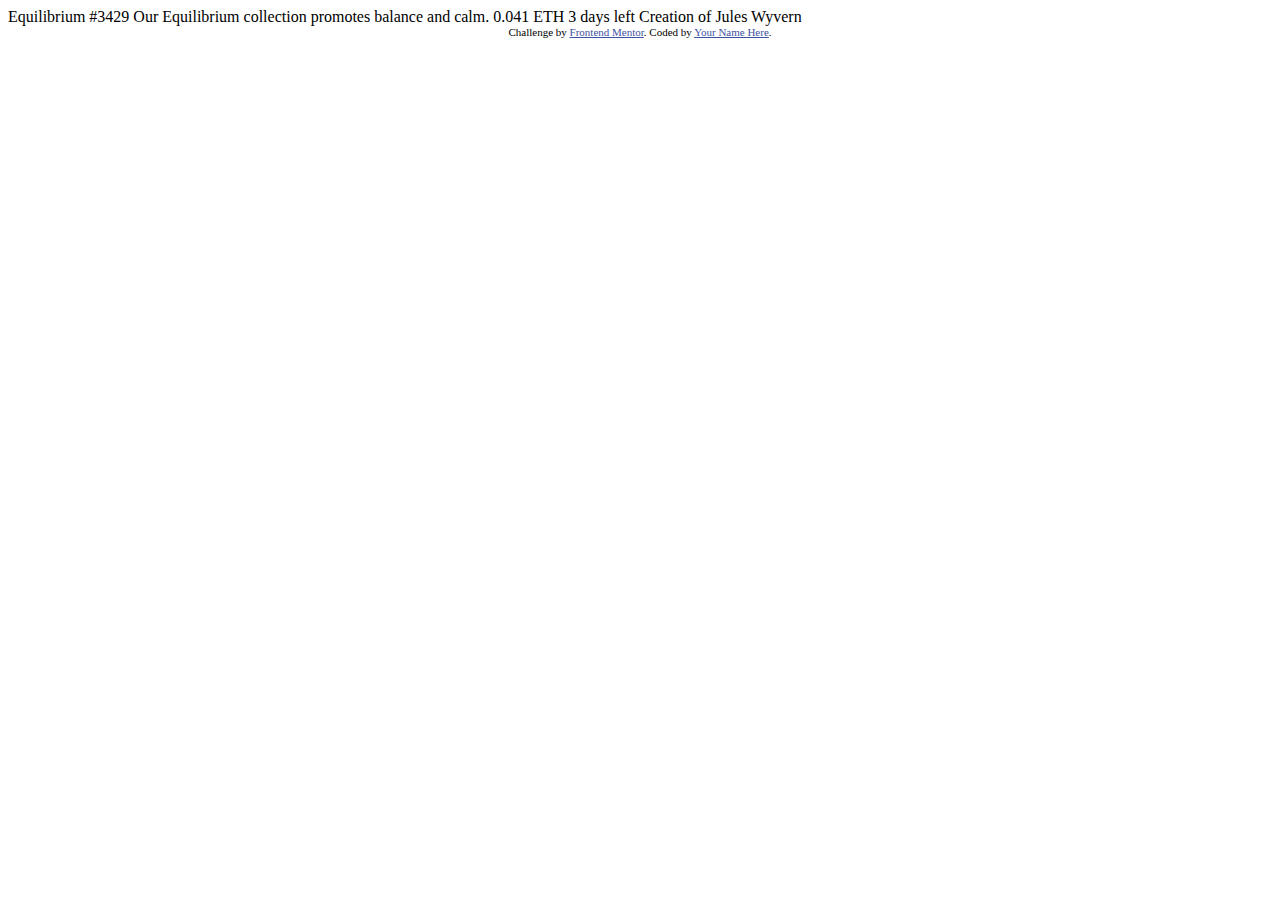
==== nft-preview-card-component/index.html @ 9f9963d4 "started challenge: nft-preview-card-component" ====
<!DOCTYPE html>
<html lang="en">
<head>
  <meta charset="UTF-8">
  <meta name="viewport" content="width=device-width, initial-scale=1.0"> <!-- displays site properly based on user's device -->

  <link rel="icon" type="image/png" sizes="32x32" href="./images/favicon-32x32.png">
  
  <title>Frontend Mentor | NFT preview card component</title>

  <!-- Feel free to remove these styles or customise in your own stylesheet 👍 -->
  <style>
    .attribution { font-size: 11px; text-align: center; }
    .attribution a { color: hsl(228, 45%, 44%); }
  </style>
</head>
<body>

  Equilibrium #3429

  Our Equilibrium collection promotes balance and calm.

  0.041 ETH
  3 days left
  
  Creation of Jules Wyvern

  <div class="attribution">
    Challenge by <a href="https://www.frontendmentor.io?ref=challenge" target="_blank">Frontend Mentor</a>. 
    Coded by <a href="#">Your Name Here</a>.
  </div>
</body>
</html>
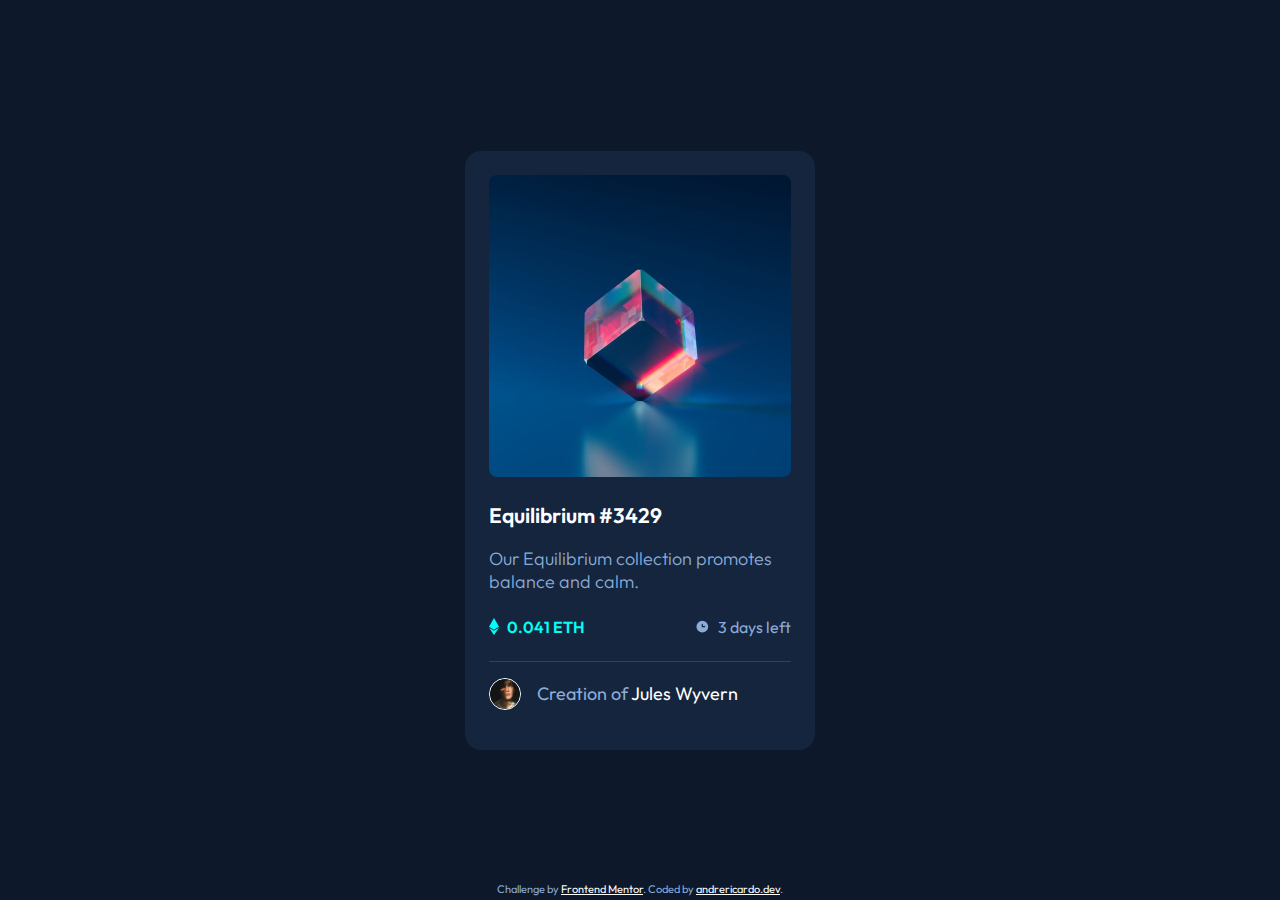
==== commit c5f2609f: "Challenge completion: nft-preview-card-component" ====
--- a/nft-preview-card-component/index.html
+++ b/nft-preview-card-component/index.html
@@ -1,33 +1,82 @@
 <!DOCTYPE html>
 <html lang="en">
-<head>
-  <meta charset="UTF-8">
-  <meta name="viewport" content="width=device-width, initial-scale=1.0"> <!-- displays site properly based on user's device -->
+  <head>
+    <meta charset="UTF-8" />
+    <meta name="viewport" content="width=device-width, initial-scale=1.0" />
+    <!-- displays site properly based on user's device -->
 
-  <link rel="icon" type="image/png" sizes="32x32" href="./images/favicon-32x32.png">
-  
-  <title>Frontend Mentor | NFT preview card component</title>
+    <link
+      rel="icon"
+      type="image/png"
+      sizes="32x32"
+      href="./images/favicon-32x32.png"
+    />
 
-  <!-- Feel free to remove these styles or customise in your own stylesheet 👍 -->
-  <style>
-    .attribution { font-size: 11px; text-align: center; }
-    .attribution a { color: hsl(228, 45%, 44%); }
-  </style>
-</head>
-<body>
+    <!-- style -->
+    <link rel="stylesheet" href="style.css" />
 
-  Equilibrium #3429
+    <!-- font -->
+    <link rel="preconnect" href="https://fonts.googleapis.com" />
+    <link rel="preconnect" href="https://fonts.gstatic.com" crossorigin />
+    <link
+      href="https://fonts.googleapis.com/css2?family=Outfit:wght@300;400;600&display=swap"
+      rel="stylesheet"
+    />
 
-  Our Equilibrium collection promotes balance and calm.
+    <title>Frontend Mentor | NFT preview card component</title>
 
-  0.041 ETH
-  3 days left
-  
-  Creation of Jules Wyvern
+  </head>
+  <body>
+    <main>
+      <section class="card">
+        <div class="card__image">
+          <img
+            class="card__image__eth"
+            src="./images/image-equilibrium.jpg"
+            alt="Image of cube balanced on one end"
+          />
 
-  <div class="attribution">
-    Challenge by <a href="https://www.frontendmentor.io?ref=challenge" target="_blank">Frontend Mentor</a>. 
-    Coded by <a href="#">Your Name Here</a>.
-  </div>
-</body>
-</html>+          <div class="card__image__icon">
+            <img src="./images/icon-view.svg" alt="Icon eye" />
+          </div>
+        </div>
+
+        <h1 class="card__title">Equilibrium #3429</h1>
+        <p class="card__description">
+          Our Equilibrium collection promotes balance and calm.
+        </p>
+
+        <div class="card__info">
+          <div class="card__info__eth">
+            <img src="./images/icon-ethereum.svg" alt="Icon Ethereum" />
+            <p>0.041 ETH</p>
+          </div>
+
+          <div class="card__info__days">
+            <img src="./images/icon-clock.svg" alt="Icon Ethereum" />
+            <p>3 days left</p>
+          </div>
+        </div>
+
+        <div class="card__creator">
+          <img src="./images/image-avatar.png" alt="Creator photo" />
+          <p>Creation of <span>Jules Wyvern</span></p>
+        </div>
+      </section>
+
+
+      <footer class="attribution">
+        Challenge by
+        <a href="https://www.frontendmentor.io?ref=challenge" target="_blank"
+          >Frontend Mentor</a
+        >. Coded by
+        <a
+          href="https://www.frontendmentor.io/profile/andrericardoweb"
+          target="_blank"
+          >andrericardo.dev</a
+        >.
+      </footer>
+    </main>
+    
+  </body>
+</html>
--- a/nft-preview-card-component/style.css
+++ b/nft-preview-card-component/style.css
@@ -0,0 +1,220 @@
+:root {
+  /* colors */
+  --soft-blue: hsl(215, 51%, 70%);
+  --cyan: hsl(178, 100%, 50%);
+  --cyan-opacity: rgba(0, 255, 247, 0.3);
+  --very-dark-blue-main: hsl(217, 54%, 11%);
+  --very-dark-blue-card: hsl(216, 50%, 16%);
+  --very-dark-blue-line: hsl(215, 32%, 27%);
+  --white: hsl(0, 0%, 100%);
+}
+
+* {
+  -webkit-box-sizing: border-box;
+          box-sizing: border-box;
+  padding: 0;
+  margin: 0;
+}
+
+body {
+  background: var(--very-dark-blue-main);
+  font-family: 'Outfit', sans-serif;
+  font-size: 18px;
+}
+
+img {
+  max-width: 100%;
+  height: auto;
+}
+
+main {
+  width: 100vw;
+  height: 100vh;
+  display: -webkit-box;
+  display: -ms-flexbox;
+  display: flex;
+  -webkit-box-pack: center;
+      -ms-flex-pack: center;
+          justify-content: center;
+  -webkit-box-align: center;
+      -ms-flex-align: center;
+          align-items: center;
+}
+
+.card {
+  width: 350px;
+  background: var(--very-dark-blue-card);
+  padding: 24px;
+  border-radius: 16px;
+}
+
+.card__image {
+  position: relative;
+  width: 302px;
+  height: 302px;
+  cursor: pointer;
+}
+
+.card__image__eth {
+  border-radius: 8px;
+}
+
+.card__image__icon {
+  display: block;
+  position: absolute;
+  border-radius: 8px;
+  top: 0;
+  opacity: 0;
+  width: 100%;
+  height: 100%;
+  text-align: center;
+  background: var(--cyan-opacity);
+  -webkit-transition: 0.5s ease;
+  transition: 0.5s ease;
+}
+
+.card__image__icon img {
+  position: absolute;
+  top: 50%;
+  left: 50%;
+  -webkit-transform: translate(-50%, -50%);
+          transform: translate(-50%, -50%);
+}
+
+.card__image:hover .card__image__icon {
+  opacity: 1;
+}
+
+.card__title {
+  color: var(--white);
+  font-size: 21px;
+  line-height: 28px;
+  margin-top: 24px;
+  margin-bottom: 18px;
+  font-weight: 600;
+}
+
+.card__title:hover {
+  color: var(--cyan);
+  cursor: pointer;
+}
+
+.card__description {
+  color: var(--soft-blue);
+  font-weight: 300;
+  line-height: 23px;
+  font-size: 18px;
+}
+
+.card__info {
+  display: -webkit-box;
+  display: -ms-flexbox;
+  display: flex;
+  -webkit-box-pack: justify;
+      -ms-flex-pack: justify;
+          justify-content: space-between;
+  font-size: 16px;
+  line-height: 20px;
+  padding: 24px 0;
+  border-bottom: 1px solid var(--very-dark-blue-line);
+}
+
+.card__info__eth {
+  display: -webkit-box;
+  display: -ms-flexbox;
+  display: flex;
+  -webkit-box-align: center;
+      -ms-flex-align: center;
+          align-items: center;
+  color: var(--cyan);
+  font-weight: 600;
+  letter-spacing: 0.01em;
+}
+
+.card__info__eth img {
+  width: 10px;
+  margin-right: 8px;
+}
+
+.card__info__days {
+  display: -webkit-box;
+  display: -ms-flexbox;
+  display: flex;
+  -webkit-box-align: center;
+      -ms-flex-align: center;
+          align-items: center;
+  color: var(--soft-blue);
+  font-weight: 400;
+}
+
+.card__info__days img {
+  width: 15px;
+  margin-right: 8px;
+}
+
+.card__creator {
+  padding: 16px 0;
+  display: -webkit-box;
+  display: -ms-flexbox;
+  display: flex;
+  -webkit-box-align: center;
+      -ms-flex-align: center;
+          align-items: center;
+  color: var(--soft-blue);
+  font-weight: 400;
+}
+
+.card__creator img {
+  width: 32px;
+  border: 1px solid var(--white);
+  border-radius: 50%;
+  margin-right: 16px;
+}
+
+.card__creator span {
+  color: var(--white);
+}
+
+.card__creator span:hover {
+  color: var(--cyan);
+  cursor: pointer;
+}
+
+.attribution {
+  height: 18px;
+  font-size: 11px;
+  text-align: center;
+  padding-bottom: 2px;
+  position: absolute;
+  bottom: 0;
+  margin: 0 auto;
+  color: var(--soft-blue);
+}
+
+.attribution a {
+  color: #fff;
+}
+
+@media (max-width: 375px) {
+  .card {
+    width: 325px;
+  }
+  .card__image {
+    width: 278px;
+    height: 278px;
+  }
+  .card__title {
+    margin-bottom: 16px;
+  }
+  .card__description {
+    font-size: 16px;
+  }
+  .card__info {
+    font-size: 14px;
+    padding: 16px 0;
+  }
+  .card__creator {
+    padding-top: 16px;
+    padding-bottom: 0;
+  }
+}
